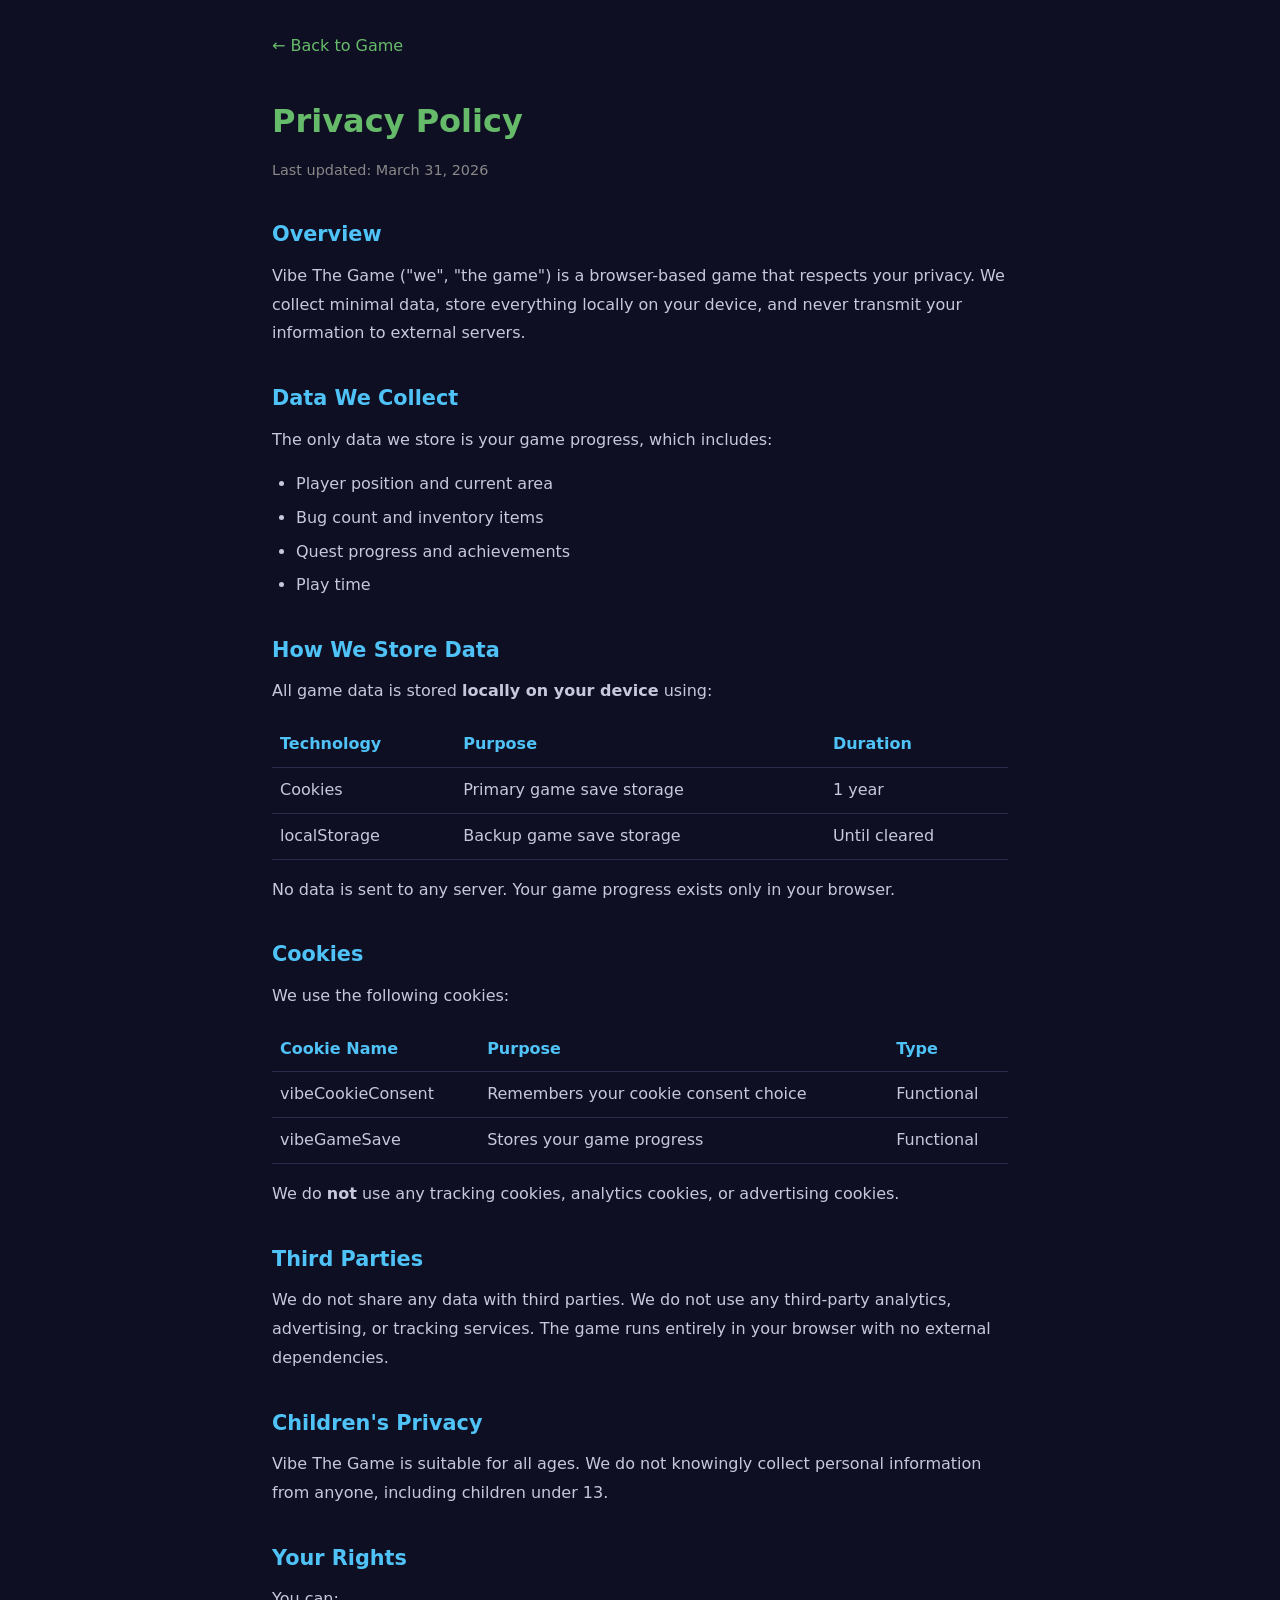
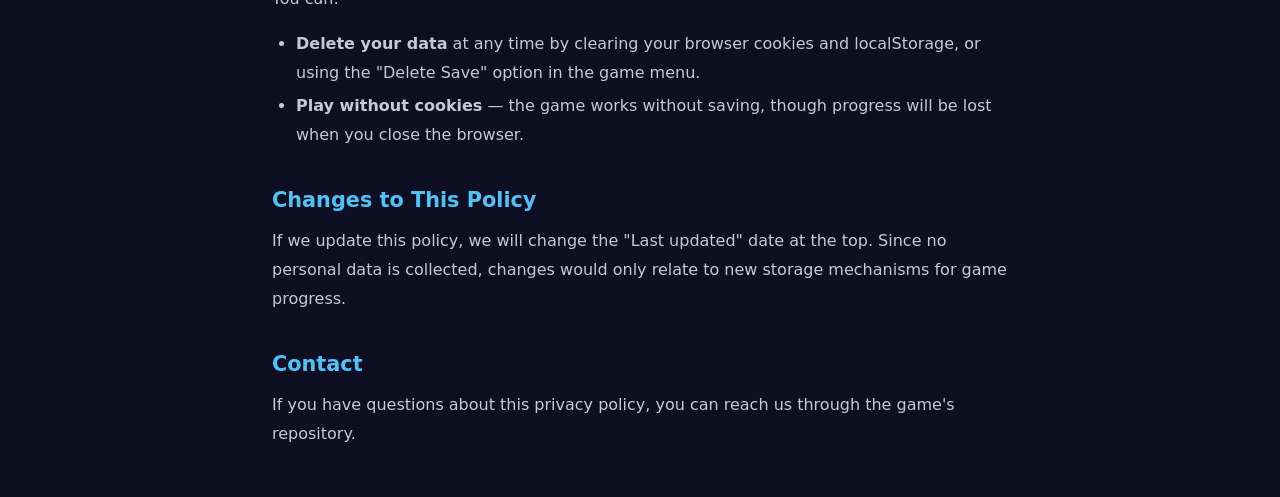
==== privacy.html @ 76baaf1b "Initial commit: Vibe The Game v2 - Enhanced Edition New features: - Day/Night cycle system with uniq" ====
<!DOCTYPE html>
<html lang="en">
<head>
  <meta charset="UTF-8">
  <meta name="viewport" content="width=device-width, initial-scale=1.0">
  <title>Privacy Policy - Vibe The Game</title>
  <link rel="icon" type="image/svg+xml" href="favicon.svg">
  <style>
    * { margin: 0; padding: 0; box-sizing: border-box; }
    body {
      font-family: 'Segoe UI', system-ui, -apple-system, sans-serif;
      background: #0f0f23;
      color: #c8c8dc;
      line-height: 1.8;
      padding: 2rem;
      max-width: 800px;
      margin: 0 auto;
    }
    h1 { color: #66bb6a; font-size: 2rem; margin-bottom: 0.5rem; }
    h2 { color: #4fc3f7; font-size: 1.3rem; margin: 2rem 0 0.5rem; }
    p { margin-bottom: 1rem; }
    a { color: #66bb6a; }
    .updated { color: #888; font-size: 0.9rem; margin-bottom: 2rem; }
    ul { margin: 0.5rem 0 1rem 1.5rem; }
    li { margin-bottom: 0.3rem; }
    .back { display: inline-block; margin-bottom: 2rem; color: #66bb6a; text-decoration: none; }
    .back:hover { text-decoration: underline; }
    table { width: 100%; border-collapse: collapse; margin: 1rem 0; }
    th, td { text-align: left; padding: 0.5rem; border-bottom: 1px solid #2a2a4a; }
    th { color: #4fc3f7; }
  </style>
</head>
<body>
  <a href="index.html" class="back">&larr; Back to Game</a>
  <h1>Privacy Policy</h1>
  <p class="updated">Last updated: March 31, 2026</p>

  <h2>Overview</h2>
  <p>Vibe The Game ("we", "the game") is a browser-based game that respects your privacy. We collect minimal data, store everything locally on your device, and never transmit your information to external servers.</p>

  <h2>Data We Collect</h2>
  <p>The only data we store is your game progress, which includes:</p>
  <ul>
    <li>Player position and current area</li>
    <li>Bug count and inventory items</li>
    <li>Quest progress and achievements</li>
    <li>Play time</li>
  </ul>

  <h2>How We Store Data</h2>
  <p>All game data is stored <strong>locally on your device</strong> using:</p>
  <table>
    <tr><th>Technology</th><th>Purpose</th><th>Duration</th></tr>
    <tr><td>Cookies</td><td>Primary game save storage</td><td>1 year</td></tr>
    <tr><td>localStorage</td><td>Backup game save storage</td><td>Until cleared</td></tr>
  </table>
  <p>No data is sent to any server. Your game progress exists only in your browser.</p>

  <h2>Cookies</h2>
  <p>We use the following cookies:</p>
  <table>
    <tr><th>Cookie Name</th><th>Purpose</th><th>Type</th></tr>
    <tr><td>vibeCookieConsent</td><td>Remembers your cookie consent choice</td><td>Functional</td></tr>
    <tr><td>vibeGameSave</td><td>Stores your game progress</td><td>Functional</td></tr>
  </table>
  <p>We do <strong>not</strong> use any tracking cookies, analytics cookies, or advertising cookies.</p>

  <h2>Third Parties</h2>
  <p>We do not share any data with third parties. We do not use any third-party analytics, advertising, or tracking services. The game runs entirely in your browser with no external dependencies.</p>

  <h2>Children's Privacy</h2>
  <p>Vibe The Game is suitable for all ages. We do not knowingly collect personal information from anyone, including children under 13.</p>

  <h2>Your Rights</h2>
  <p>You can:</p>
  <ul>
    <li><strong>Delete your data</strong> at any time by clearing your browser cookies and localStorage, or using the "Delete Save" option in the game menu.</li>
    <li><strong>Play without cookies</strong> — the game works without saving, though progress will be lost when you close the browser.</li>
  </ul>

  <h2>Changes to This Policy</h2>
  <p>If we update this policy, we will change the "Last updated" date at the top. Since no personal data is collected, changes would only relate to new storage mechanisms for game progress.</p>

  <h2>Contact</h2>
  <p>If you have questions about this privacy policy, you can reach us through the game's repository.</p>
</body>
</html>
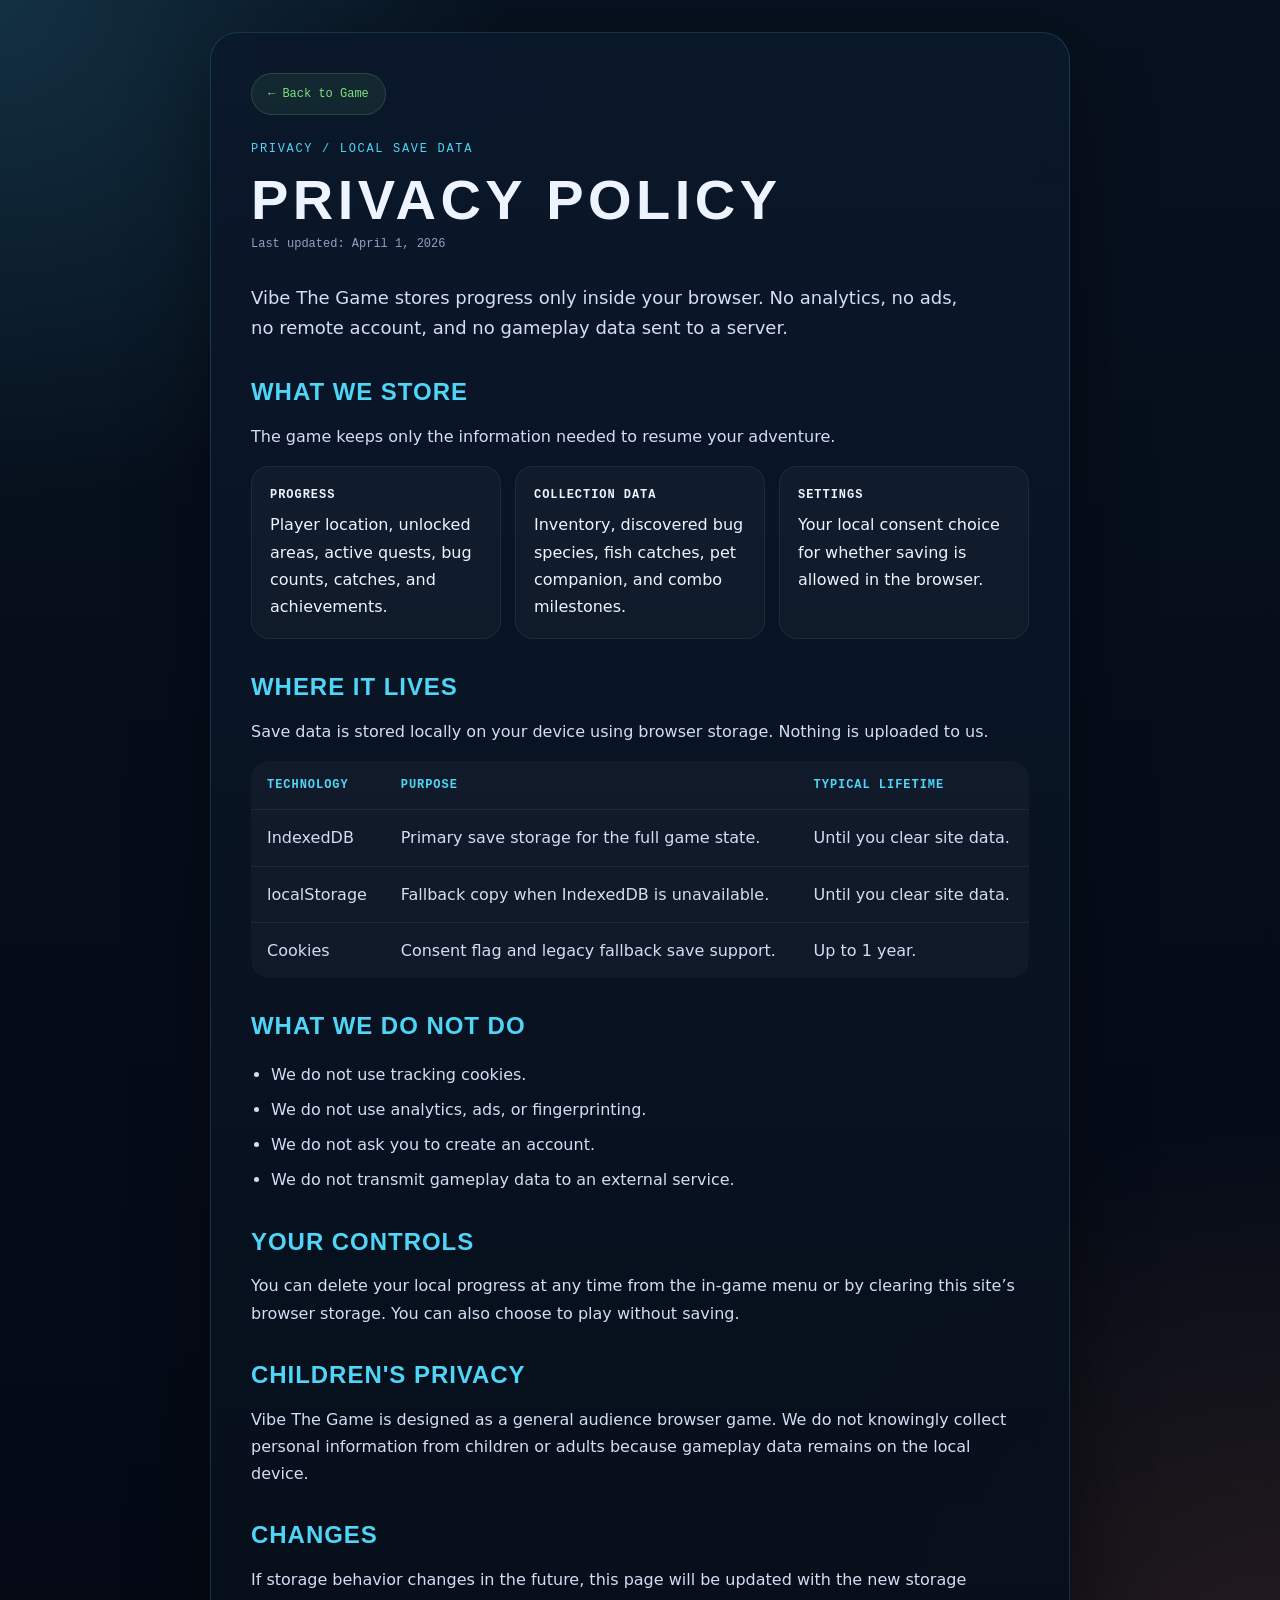
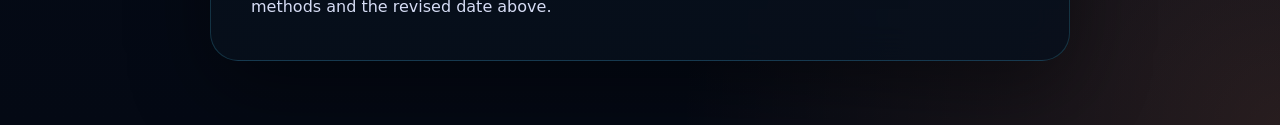
==== commit 1ef28f5d: "Refactor game shell and modernize save flow" ====
--- a/privacy.html
+++ b/privacy.html
@@ -2,86 +2,273 @@
 <html lang="en">
 <head>
   <meta charset="UTF-8">
-  <meta name="viewport" content="width=device-width, initial-scale=1.0">
+  <meta name="viewport" content="width=device-width, initial-scale=1.0, viewport-fit=cover">
+  <meta name="color-scheme" content="dark">
   <title>Privacy Policy - Vibe The Game</title>
   <link rel="icon" type="image/svg+xml" href="favicon.svg">
   <style>
-    * { margin: 0; padding: 0; box-sizing: border-box; }
+    * { box-sizing: border-box; margin: 0; padding: 0; }
+
+    :root {
+      --bg: #07111f;
+      --bg-soft: #0d1b31;
+      --panel: rgba(10, 20, 36, 0.88);
+      --border: rgba(79, 213, 247, 0.18);
+      --text: #eef4ff;
+      --text-soft: #d5dcf4;
+      --text-dim: #92a1c3;
+      --accent: #7be07f;
+      --accent2: #4fd5f7;
+      --font-display: 'Trebuchet MS', 'Franklin Gothic Medium', 'Arial Narrow', sans-serif;
+      --font-ui: 'Segoe UI', 'Trebuchet MS', system-ui, sans-serif;
+      --font-mono: 'Consolas', 'Lucida Console', 'Courier New', monospace;
+    }
+
     body {
-      font-family: 'Segoe UI', system-ui, -apple-system, sans-serif;
-      background: #0f0f23;
-      color: #c8c8dc;
-      line-height: 1.8;
-      padding: 2rem;
-      max-width: 800px;
+      min-height: 100vh;
+      padding: 32px 20px 64px;
+      background:
+        radial-gradient(circle at top left, rgba(79, 213, 247, 0.16), transparent 24%),
+        radial-gradient(circle at bottom right, rgba(255, 149, 96, 0.14), transparent 28%),
+        linear-gradient(180deg, var(--bg) 0%, #040914 100%);
+      color: var(--text);
+      font-family: var(--font-ui);
+      line-height: 1.7;
+    }
+
+    main {
+      width: min(860px, 100%);
       margin: 0 auto;
-    }
-    h1 { color: #66bb6a; font-size: 2rem; margin-bottom: 0.5rem; }
-    h2 { color: #4fc3f7; font-size: 1.3rem; margin: 2rem 0 0.5rem; }
-    p { margin-bottom: 1rem; }
-    a { color: #66bb6a; }
-    .updated { color: #888; font-size: 0.9rem; margin-bottom: 2rem; }
-    ul { margin: 0.5rem 0 1rem 1.5rem; }
-    li { margin-bottom: 0.3rem; }
-    .back { display: inline-block; margin-bottom: 2rem; color: #66bb6a; text-decoration: none; }
-    .back:hover { text-decoration: underline; }
-    table { width: 100%; border-collapse: collapse; margin: 1rem 0; }
-    th, td { text-align: left; padding: 0.5rem; border-bottom: 1px solid #2a2a4a; }
-    th { color: #4fc3f7; }
+      padding: clamp(24px, 5vw, 40px);
+      border-radius: 28px;
+      border: 1px solid var(--border);
+      background:
+        linear-gradient(180deg, rgba(11, 24, 43, 0.94), rgba(7, 15, 27, 0.88));
+      box-shadow: 0 28px 80px rgba(0, 0, 0, 0.42);
+      backdrop-filter: blur(18px);
+      -webkit-backdrop-filter: blur(18px);
+    }
+
+    .eyebrow {
+      margin-bottom: 14px;
+      color: var(--accent2);
+      font-family: var(--font-mono);
+      font-size: 12px;
+      letter-spacing: 0.14em;
+      text-transform: uppercase;
+    }
+
+    h1 {
+      margin-bottom: 8px;
+      font-family: var(--font-display);
+      font-size: clamp(34px, 7vw, 56px);
+      line-height: 0.94;
+      letter-spacing: 0.08em;
+      text-transform: uppercase;
+    }
+
+    .updated {
+      margin-bottom: 28px;
+      color: var(--text-dim);
+      font-family: var(--font-mono);
+      font-size: 12px;
+    }
+
+    .lead {
+      margin-bottom: 28px;
+      color: var(--text-soft);
+      font-size: 18px;
+      max-width: 64ch;
+    }
+
+    .back {
+      display: inline-flex;
+      align-items: center;
+      gap: 8px;
+      margin-bottom: 24px;
+      padding: 10px 16px;
+      border-radius: 999px;
+      border: 1px solid rgba(123, 224, 127, 0.18);
+      background: rgba(123, 224, 127, 0.08);
+      color: var(--accent);
+      font-family: var(--font-mono);
+      font-size: 12px;
+      text-decoration: none;
+    }
+
+    section + section {
+      margin-top: 28px;
+    }
+
+    h2 {
+      margin-bottom: 10px;
+      color: var(--accent2);
+      font-family: var(--font-display);
+      font-size: 24px;
+      letter-spacing: 0.04em;
+      text-transform: uppercase;
+    }
+
+    p {
+      color: var(--text-soft);
+    }
+
+    ul {
+      margin: 14px 0 0 20px;
+      color: var(--text-soft);
+    }
+
+    li + li {
+      margin-top: 8px;
+    }
+
+    a {
+      color: var(--accent);
+    }
+
+    .grid {
+      display: grid;
+      gap: 14px;
+      grid-template-columns: repeat(auto-fit, minmax(220px, 1fr));
+      margin-top: 16px;
+    }
+
+    .card {
+      padding: 18px;
+      border-radius: 18px;
+      border: 1px solid rgba(255, 255, 255, 0.06);
+      background: rgba(255, 255, 255, 0.03);
+    }
+
+    .card strong {
+      display: block;
+      margin-bottom: 6px;
+      color: var(--text);
+      font-family: var(--font-mono);
+      font-size: 12px;
+      letter-spacing: 0.08em;
+      text-transform: uppercase;
+    }
+
+    table {
+      width: 100%;
+      margin-top: 16px;
+      border-collapse: collapse;
+      overflow: hidden;
+      border-radius: 18px;
+      background: rgba(255, 255, 255, 0.03);
+    }
+
+    th,
+    td {
+      padding: 14px 16px;
+      text-align: left;
+      border-bottom: 1px solid rgba(255, 255, 255, 0.06);
+      vertical-align: top;
+    }
+
+    th {
+      color: var(--accent2);
+      font-family: var(--font-mono);
+      font-size: 12px;
+      letter-spacing: 0.08em;
+      text-transform: uppercase;
+    }
+
+    td {
+      color: var(--text-soft);
+    }
+
+    tr:last-child td {
+      border-bottom: 0;
+    }
+
+    @media (max-width: 640px) {
+      body { padding: 20px 12px 32px; }
+      main { padding: 22px 16px; border-radius: 22px; }
+      .lead { font-size: 16px; }
+      th, td { padding: 12px; }
+    }
   </style>
 </head>
 <body>
-  <a href="index.html" class="back">&larr; Back to Game</a>
-  <h1>Privacy Policy</h1>
-  <p class="updated">Last updated: March 31, 2026</p>
-
-  <h2>Overview</h2>
-  <p>Vibe The Game ("we", "the game") is a browser-based game that respects your privacy. We collect minimal data, store everything locally on your device, and never transmit your information to external servers.</p>
-
-  <h2>Data We Collect</h2>
-  <p>The only data we store is your game progress, which includes:</p>
-  <ul>
-    <li>Player position and current area</li>
-    <li>Bug count and inventory items</li>
-    <li>Quest progress and achievements</li>
-    <li>Play time</li>
-  </ul>
-
-  <h2>How We Store Data</h2>
-  <p>All game data is stored <strong>locally on your device</strong> using:</p>
-  <table>
-    <tr><th>Technology</th><th>Purpose</th><th>Duration</th></tr>
-    <tr><td>Cookies</td><td>Primary game save storage</td><td>1 year</td></tr>
-    <tr><td>localStorage</td><td>Backup game save storage</td><td>Until cleared</td></tr>
-  </table>
-  <p>No data is sent to any server. Your game progress exists only in your browser.</p>
-
-  <h2>Cookies</h2>
-  <p>We use the following cookies:</p>
-  <table>
-    <tr><th>Cookie Name</th><th>Purpose</th><th>Type</th></tr>
-    <tr><td>vibeCookieConsent</td><td>Remembers your cookie consent choice</td><td>Functional</td></tr>
-    <tr><td>vibeGameSave</td><td>Stores your game progress</td><td>Functional</td></tr>
-  </table>
-  <p>We do <strong>not</strong> use any tracking cookies, analytics cookies, or advertising cookies.</p>
-
-  <h2>Third Parties</h2>
-  <p>We do not share any data with third parties. We do not use any third-party analytics, advertising, or tracking services. The game runs entirely in your browser with no external dependencies.</p>
-
-  <h2>Children's Privacy</h2>
-  <p>Vibe The Game is suitable for all ages. We do not knowingly collect personal information from anyone, including children under 13.</p>
-
-  <h2>Your Rights</h2>
-  <p>You can:</p>
-  <ul>
-    <li><strong>Delete your data</strong> at any time by clearing your browser cookies and localStorage, or using the "Delete Save" option in the game menu.</li>
-    <li><strong>Play without cookies</strong> — the game works without saving, though progress will be lost when you close the browser.</li>
-  </ul>
-
-  <h2>Changes to This Policy</h2>
-  <p>If we update this policy, we will change the "Last updated" date at the top. Since no personal data is collected, changes would only relate to new storage mechanisms for game progress.</p>
-
-  <h2>Contact</h2>
-  <p>If you have questions about this privacy policy, you can reach us through the game's repository.</p>
+  <main>
+    <a href="index.html" class="back">&larr; Back to Game</a>
+    <div class="eyebrow">Privacy / Local Save Data</div>
+    <h1>Privacy Policy</h1>
+    <p class="updated">Last updated: April 1, 2026</p>
+    <p class="lead">Vibe The Game stores progress only inside your browser. No analytics, no ads, no remote account, and no gameplay data sent to a server.</p>
+
+    <section>
+      <h2>What We Store</h2>
+      <p>The game keeps only the information needed to resume your adventure.</p>
+      <div class="grid">
+        <div class="card">
+          <strong>Progress</strong>
+          Player location, unlocked areas, active quests, bug counts, catches, and achievements.
+        </div>
+        <div class="card">
+          <strong>Collection Data</strong>
+          Inventory, discovered bug species, fish catches, pet companion, and combo milestones.
+        </div>
+        <div class="card">
+          <strong>Settings</strong>
+          Your local consent choice for whether saving is allowed in the browser.
+        </div>
+      </div>
+    </section>
+
+    <section>
+      <h2>Where It Lives</h2>
+      <p>Save data is stored locally on your device using browser storage. Nothing is uploaded to us.</p>
+      <table>
+        <tr>
+          <th>Technology</th>
+          <th>Purpose</th>
+          <th>Typical Lifetime</th>
+        </tr>
+        <tr>
+          <td>IndexedDB</td>
+          <td>Primary save storage for the full game state.</td>
+          <td>Until you clear site data.</td>
+        </tr>
+        <tr>
+          <td>localStorage</td>
+          <td>Fallback copy when IndexedDB is unavailable.</td>
+          <td>Until you clear site data.</td>
+        </tr>
+        <tr>
+          <td>Cookies</td>
+          <td>Consent flag and legacy fallback save support.</td>
+          <td>Up to 1 year.</td>
+        </tr>
+      </table>
+    </section>
+
+    <section>
+      <h2>What We Do Not Do</h2>
+      <ul>
+        <li>We do not use tracking cookies.</li>
+        <li>We do not use analytics, ads, or fingerprinting.</li>
+        <li>We do not ask you to create an account.</li>
+        <li>We do not transmit gameplay data to an external service.</li>
+      </ul>
+    </section>
+
+    <section>
+      <h2>Your Controls</h2>
+      <p>You can delete your local progress at any time from the in-game menu or by clearing this site’s browser storage. You can also choose to play without saving.</p>
+    </section>
+
+    <section>
+      <h2>Children's Privacy</h2>
+      <p>Vibe The Game is designed as a general audience browser game. We do not knowingly collect personal information from children or adults because gameplay data remains on the local device.</p>
+    </section>
+
+    <section>
+      <h2>Changes</h2>
+      <p>If storage behavior changes in the future, this page will be updated with the new storage methods and the revised date above.</p>
+    </section>
+  </main>
 </body>
 </html>
